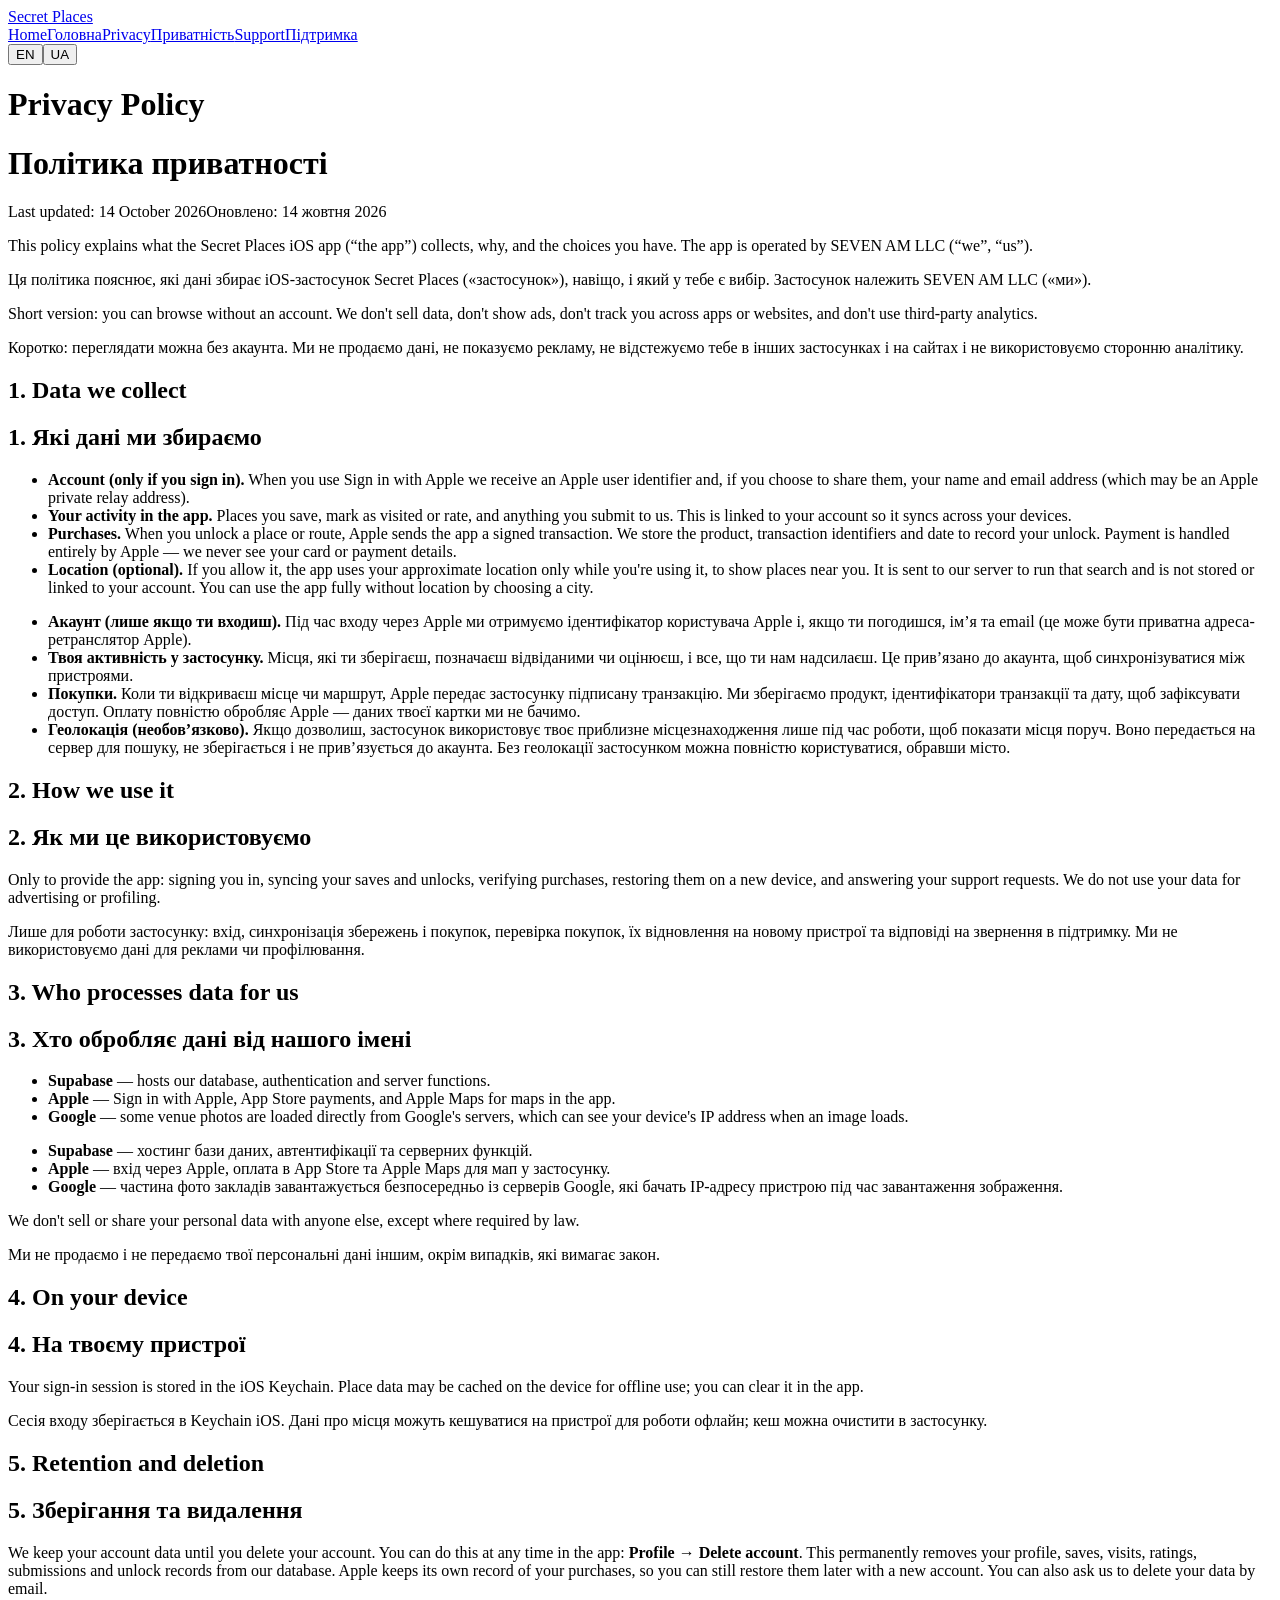
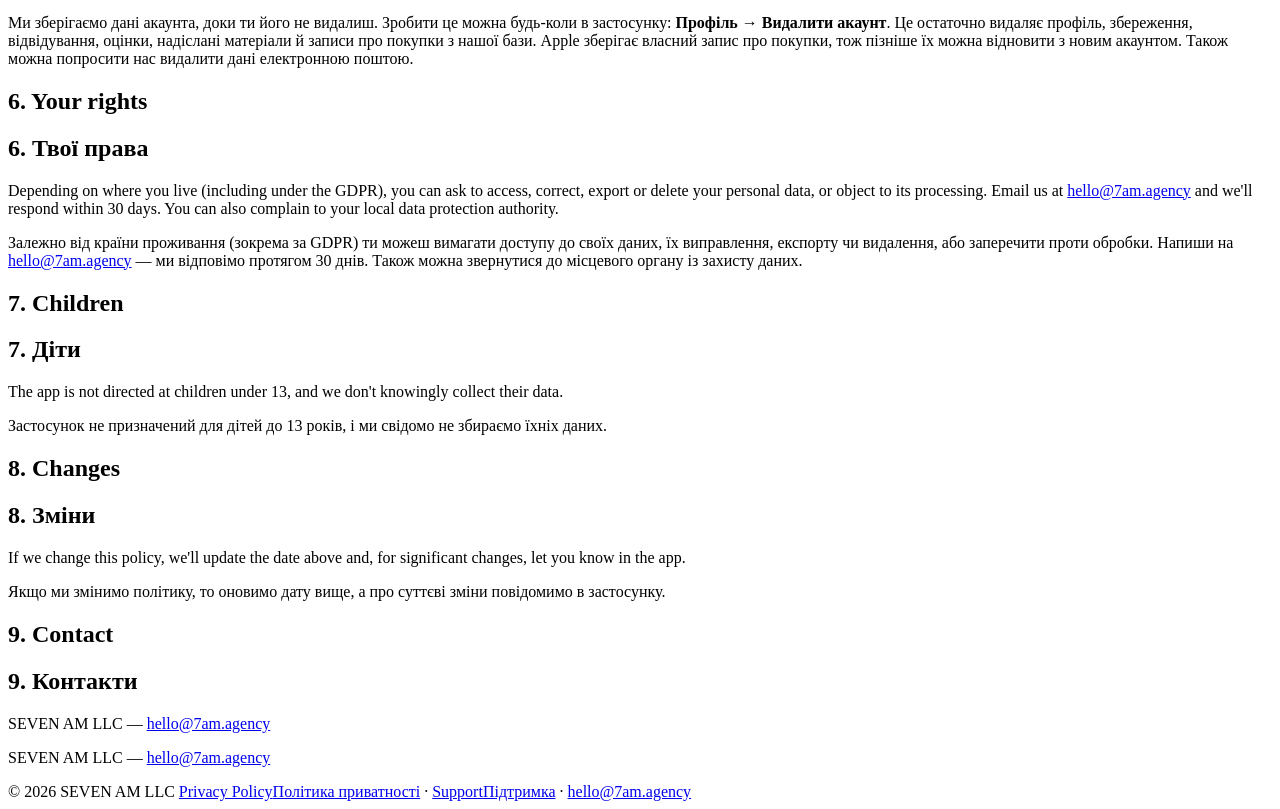
==== web/privacy/index.html @ 3cf2170a "Add Secret Places website: landing, privacy policy, support (EN/UA) Static bilingual site for secret" ====
<!doctype html>
<html lang="en">
<head>
<meta charset="utf-8">
<meta name="viewport" content="width=device-width, initial-scale=1">
<title>Privacy Policy — Secret Places</title>
<meta name="title-en" content="Privacy Policy — Secret Places">
<meta name="title-uk" content="Політика приватності — Secret Places">
<meta name="description" content="How the Secret Places app handles your data.">
<meta name="theme-color" content="#121217">
<link rel="icon" href="/favicon.png">
<link rel="apple-touch-icon" href="/icon-180.png">
<link rel="stylesheet" href="/style.css">
<script src="/lang.js"></script>
</head>
<body>
<header class="top"><div class="wrap">
  <a class="brand" href="/"><img src="/icon-180.png" alt=""><span>Secret Places</span></a>
  <nav class="links"><a href="/"><span lang="en">Home</span><span lang="uk">Головна</span></a><a href="/privacy" aria-current="page"><span lang="en">Privacy</span><span lang="uk">Приватність</span></a><a href="/support"><span lang="en">Support</span><span lang="uk">Підтримка</span></a></nav>
  <div class="lang" role="group" aria-label="Language"><button data-lang="en" aria-pressed="true">EN</button><button data-lang="uk" aria-pressed="false">UA</button></div>
</div></header>
<main class="wrap doc">
<h1 lang="en">Privacy Policy</h1><h1 lang="uk">Політика приватності</h1>
<p class="meta"><span lang="en">Last updated: 14 October 2026</span><span lang="uk">Оновлено: 14 жовтня 2026</span></p>
<p lang="en">This policy explains what the Secret Places iOS app (“the app”) collects, why, and the choices you have. The app is operated by SEVEN AM LLC (“we”, “us”).</p><p lang="uk">Ця політика пояснює, які дані збирає iOS-застосунок Secret Places («застосунок»), навіщо, і який у тебе є вибір. Застосунок належить SEVEN AM LLC («ми»).</p>
<div class="callout"><p lang="en">Short version: you can browse without an account. We don't sell data, don't show ads, don't track you across apps or websites, and don't use third-party analytics.</p><p lang="uk">Коротко: переглядати можна без акаунта. Ми не продаємо дані, не показуємо рекламу, не відстежуємо тебе в інших застосунках і на сайтах і не використовуємо сторонню аналітику.</p></div>

<h2 lang="en">1. Data we collect</h2><h2 lang="uk">1. Які дані ми збираємо</h2>
<ul lang="en"><li><b>Account (only if you sign in).</b> When you use Sign in with Apple we receive an Apple user identifier and, if you choose to share them, your name and email address (which may be an Apple private relay address).</li><li><b>Your activity in the app.</b> Places you save, mark as visited or rate, and anything you submit to us. This is linked to your account so it syncs across your devices.</li><li><b>Purchases.</b> When you unlock a place or route, Apple sends the app a signed transaction. We store the product, transaction identifiers and date to record your unlock. Payment is handled entirely by Apple — we never see your card or payment details.</li><li><b>Location (optional).</b> If you allow it, the app uses your approximate location only while you're using it, to show places near you. It is sent to our server to run that search and is not stored or linked to your account. You can use the app fully without location by choosing a city.</li></ul><ul lang="uk"><li><b>Акаунт (лише якщо ти входиш).</b> Під час входу через Apple ми отримуємо ідентифікатор користувача Apple і, якщо ти погодишся, ім’я та email (це може бути приватна адреса-ретранслятор Apple).</li><li><b>Твоя активність у застосунку.</b> Місця, які ти зберігаєш, позначаєш відвіданими чи оцінюєш, і все, що ти нам надсилаєш. Це прив’язано до акаунта, щоб синхронізуватися між пристроями.</li><li><b>Покупки.</b> Коли ти відкриваєш місце чи маршрут, Apple передає застосунку підписану транзакцію. Ми зберігаємо продукт, ідентифікатори транзакції та дату, щоб зафіксувати доступ. Оплату повністю обробляє Apple — даних твоєї картки ми не бачимо.</li><li><b>Геолокація (необов’язково).</b> Якщо дозволиш, застосунок використовує твоє приблизне місцезнаходження лише під час роботи, щоб показати місця поруч. Воно передається на сервер для пошуку, не зберігається і не прив’язується до акаунта. Без геолокації застосунком можна повністю користуватися, обравши місто.</li></ul>

<h2 lang="en">2. How we use it</h2><h2 lang="uk">2. Як ми це використовуємо</h2>
<p lang="en">Only to provide the app: signing you in, syncing your saves and unlocks, verifying purchases, restoring them on a new device, and answering your support requests. We do not use your data for advertising or profiling.</p><p lang="uk">Лише для роботи застосунку: вхід, синхронізація збережень і покупок, перевірка покупок, їх відновлення на новому пристрої та відповіді на звернення в підтримку. Ми не використовуємо дані для реклами чи профілювання.</p>

<h2 lang="en">3. Who processes data for us</h2><h2 lang="uk">3. Хто обробляє дані від нашого імені</h2>
<ul lang="en"><li><b>Supabase</b> — hosts our database, authentication and server functions.</li><li><b>Apple</b> — Sign in with Apple, App Store payments, and Apple Maps for maps in the app.</li><li><b>Google</b> — some venue photos are loaded directly from Google's servers, which can see your device's IP address when an image loads.</li></ul><ul lang="uk"><li><b>Supabase</b> — хостинг бази даних, автентифікації та серверних функцій.</li><li><b>Apple</b> — вхід через Apple, оплата в App Store та Apple Maps для мап у застосунку.</li><li><b>Google</b> — частина фото закладів завантажується безпосередньо із серверів Google, які бачать IP-адресу пристрою під час завантаження зображення.</li></ul>
<p lang="en">We don't sell or share your personal data with anyone else, except where required by law.</p><p lang="uk">Ми не продаємо і не передаємо твої персональні дані іншим, окрім випадків, які вимагає закон.</p>

<h2 lang="en">4. On your device</h2><h2 lang="uk">4. На твоєму пристрої</h2>
<p lang="en">Your sign-in session is stored in the iOS Keychain. Place data may be cached on the device for offline use; you can clear it in the app.</p><p lang="uk">Сесія входу зберігається в Keychain iOS. Дані про місця можуть кешуватися на пристрої для роботи офлайн; кеш можна очистити в застосунку.</p>

<h2 lang="en">5. Retention and deletion</h2><h2 lang="uk">5. Зберігання та видалення</h2>
<p lang="en">We keep your account data until you delete your account. You can do this at any time in the app: <b>Profile → Delete account</b>. This permanently removes your profile, saves, visits, ratings, submissions and unlock records from our database. Apple keeps its own record of your purchases, so you can still restore them later with a new account. You can also ask us to delete your data by email.</p><p lang="uk">Ми зберігаємо дані акаунта, доки ти його не видалиш. Зробити це можна будь-коли в застосунку: <b>Профіль → Видалити акаунт</b>. Це остаточно видаляє профіль, збереження, відвідування, оцінки, надіслані матеріали й записи про покупки з нашої бази. Apple зберігає власний запис про покупки, тож пізніше їх можна відновити з новим акаунтом. Також можна попросити нас видалити дані електронною поштою.</p>

<h2 lang="en">6. Your rights</h2><h2 lang="uk">6. Твої права</h2>
<p lang="en">Depending on where you live (including under the GDPR), you can ask to access, correct, export or delete your personal data, or object to its processing. Email us at <a href="mailto:hello@7am.agency">hello@7am.agency</a> and we'll respond within 30 days. You can also complain to your local data protection authority.</p><p lang="uk">Залежно від країни проживання (зокрема за GDPR) ти можеш вимагати доступу до своїх даних, їх виправлення, експорту чи видалення, або заперечити проти обробки. Напиши на <a href="mailto:hello@7am.agency">hello@7am.agency</a> — ми відповімо протягом 30 днів. Також можна звернутися до місцевого органу із захисту даних.</p>

<h2 lang="en">7. Children</h2><h2 lang="uk">7. Діти</h2>
<p lang="en">The app is not directed at children under 13, and we don't knowingly collect their data.</p><p lang="uk">Застосунок не призначений для дітей до 13 років, і ми свідомо не збираємо їхніх даних.</p>

<h2 lang="en">8. Changes</h2><h2 lang="uk">8. Зміни</h2>
<p lang="en">If we change this policy, we'll update the date above and, for significant changes, let you know in the app.</p><p lang="uk">Якщо ми змінимо політику, то оновимо дату вище, а про суттєві зміни повідомимо в застосунку.</p>

<h2 lang="en">9. Contact</h2><h2 lang="uk">9. Контакти</h2>
<p lang="en">SEVEN AM LLC — <a href="mailto:hello@7am.agency">hello@7am.agency</a></p><p lang="uk">SEVEN AM LLC — <a href="mailto:hello@7am.agency">hello@7am.agency</a></p>
</main>
<footer><div class="wrap">
  <span>© 2026 SEVEN AM LLC</span>
  <span><a href="/privacy"><span lang="en">Privacy Policy</span><span lang="uk">Політика приватності</span></a> · <a href="/support"><span lang="en">Support</span><span lang="uk">Підтримка</span></a> · <a href="mailto:hello@7am.agency">hello@7am.agency</a></span>
</div></footer>
</body>
</html>
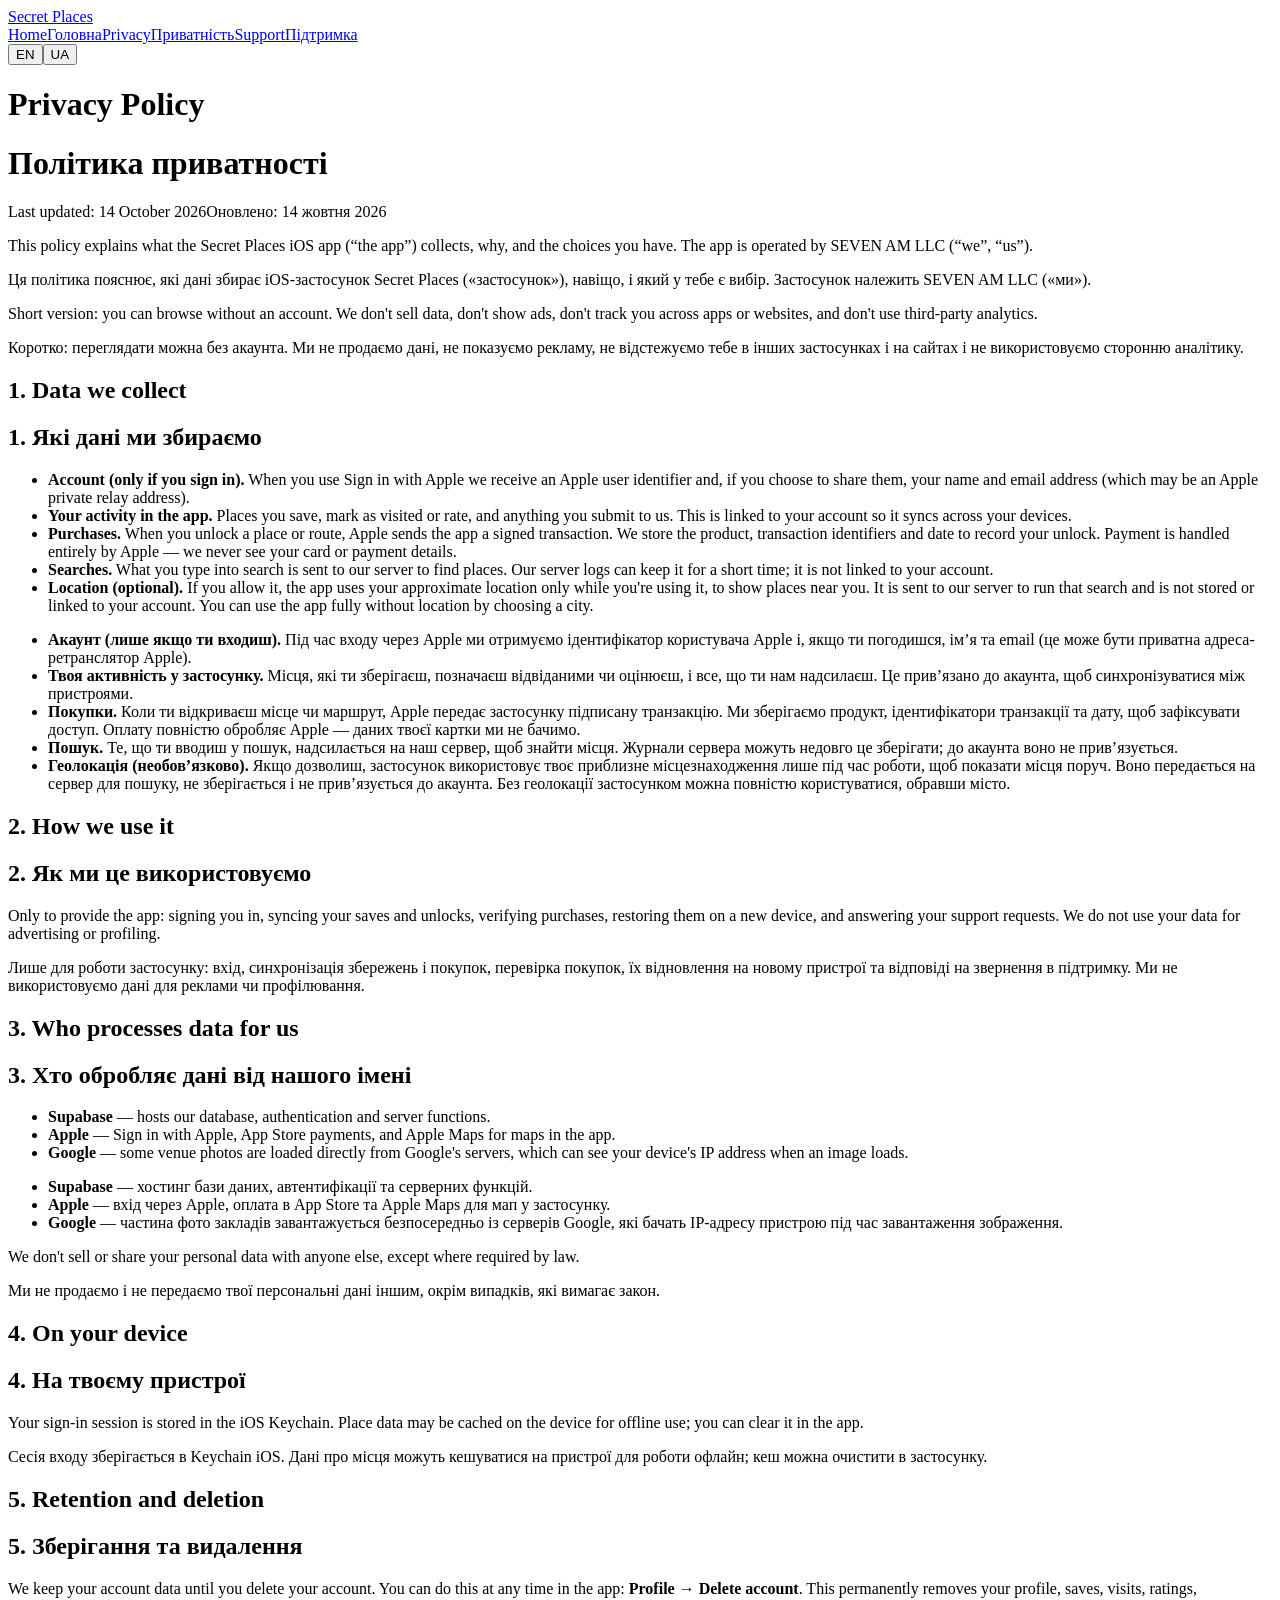
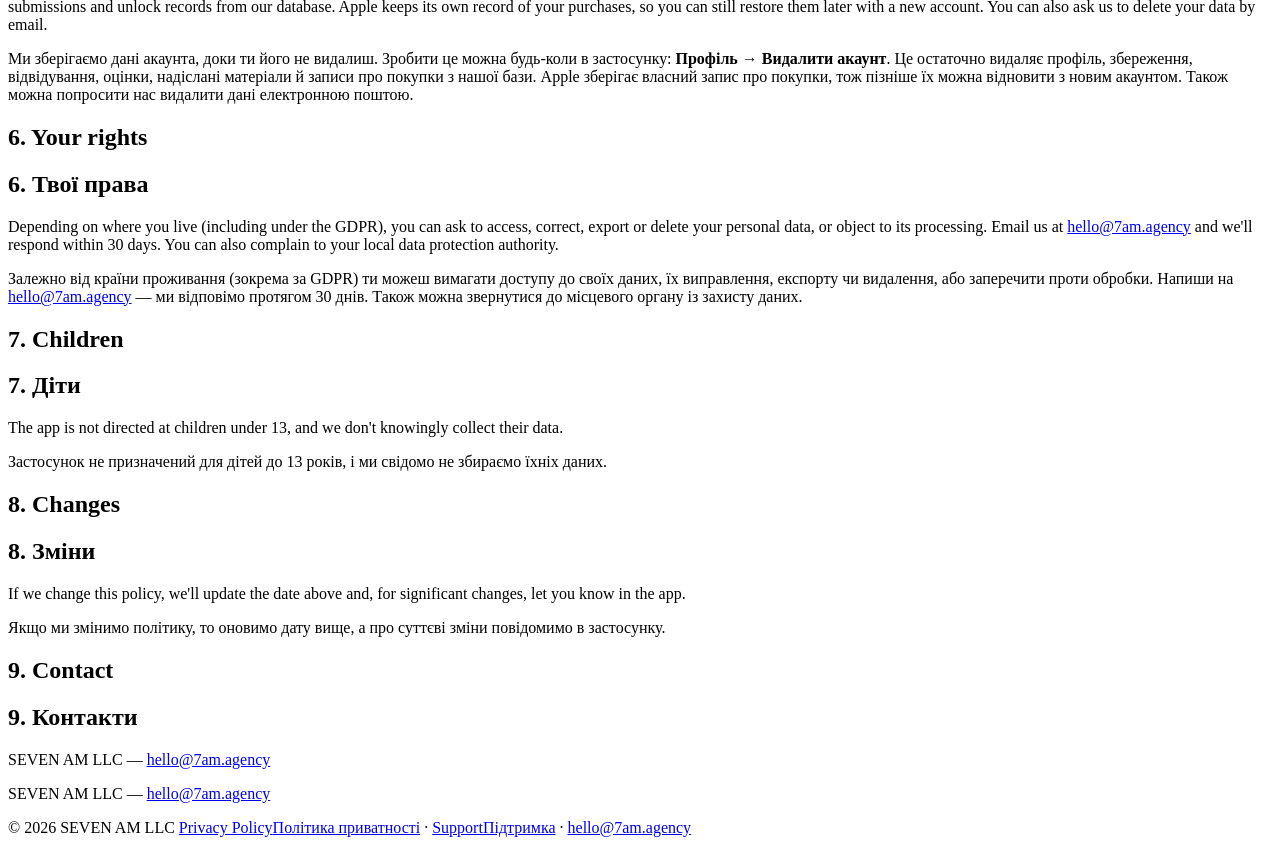
==== commit 74b8b92c: "Privacy: manifest matches the App Privacy label; policy covers searches - PrivacyInfo.xcprivacy: Use" ====
--- a/web/privacy/index.html
+++ b/web/privacy/index.html
@@ -26,7 +26,7 @@
 <div class="callout"><p lang="en">Short version: you can browse without an account. We don't sell data, don't show ads, don't track you across apps or websites, and don't use third-party analytics.</p><p lang="uk">Коротко: переглядати можна без акаунта. Ми не продаємо дані, не показуємо рекламу, не відстежуємо тебе в інших застосунках і на сайтах і не використовуємо сторонню аналітику.</p></div>
 
 <h2 lang="en">1. Data we collect</h2><h2 lang="uk">1. Які дані ми збираємо</h2>
-<ul lang="en"><li><b>Account (only if you sign in).</b> When you use Sign in with Apple we receive an Apple user identifier and, if you choose to share them, your name and email address (which may be an Apple private relay address).</li><li><b>Your activity in the app.</b> Places you save, mark as visited or rate, and anything you submit to us. This is linked to your account so it syncs across your devices.</li><li><b>Purchases.</b> When you unlock a place or route, Apple sends the app a signed transaction. We store the product, transaction identifiers and date to record your unlock. Payment is handled entirely by Apple — we never see your card or payment details.</li><li><b>Location (optional).</b> If you allow it, the app uses your approximate location only while you're using it, to show places near you. It is sent to our server to run that search and is not stored or linked to your account. You can use the app fully without location by choosing a city.</li></ul><ul lang="uk"><li><b>Акаунт (лише якщо ти входиш).</b> Під час входу через Apple ми отримуємо ідентифікатор користувача Apple і, якщо ти погодишся, ім’я та email (це може бути приватна адреса-ретранслятор Apple).</li><li><b>Твоя активність у застосунку.</b> Місця, які ти зберігаєш, позначаєш відвіданими чи оцінюєш, і все, що ти нам надсилаєш. Це прив’язано до акаунта, щоб синхронізуватися між пристроями.</li><li><b>Покупки.</b> Коли ти відкриваєш місце чи маршрут, Apple передає застосунку підписану транзакцію. Ми зберігаємо продукт, ідентифікатори транзакції та дату, щоб зафіксувати доступ. Оплату повністю обробляє Apple — даних твоєї картки ми не бачимо.</li><li><b>Геолокація (необов’язково).</b> Якщо дозволиш, застосунок використовує твоє приблизне місцезнаходження лише під час роботи, щоб показати місця поруч. Воно передається на сервер для пошуку, не зберігається і не прив’язується до акаунта. Без геолокації застосунком можна повністю користуватися, обравши місто.</li></ul>
+<ul lang="en"><li><b>Account (only if you sign in).</b> When you use Sign in with Apple we receive an Apple user identifier and, if you choose to share them, your name and email address (which may be an Apple private relay address).</li><li><b>Your activity in the app.</b> Places you save, mark as visited or rate, and anything you submit to us. This is linked to your account so it syncs across your devices.</li><li><b>Purchases.</b> When you unlock a place or route, Apple sends the app a signed transaction. We store the product, transaction identifiers and date to record your unlock. Payment is handled entirely by Apple — we never see your card or payment details.</li><li><b>Searches.</b> What you type into search is sent to our server to find places. Our server logs can keep it for a short time; it is not linked to your account.</li><li><b>Location (optional).</b> If you allow it, the app uses your approximate location only while you're using it, to show places near you. It is sent to our server to run that search and is not stored or linked to your account. You can use the app fully without location by choosing a city.</li></ul><ul lang="uk"><li><b>Акаунт (лише якщо ти входиш).</b> Під час входу через Apple ми отримуємо ідентифікатор користувача Apple і, якщо ти погодишся, ім’я та email (це може бути приватна адреса-ретранслятор Apple).</li><li><b>Твоя активність у застосунку.</b> Місця, які ти зберігаєш, позначаєш відвіданими чи оцінюєш, і все, що ти нам надсилаєш. Це прив’язано до акаунта, щоб синхронізуватися між пристроями.</li><li><b>Покупки.</b> Коли ти відкриваєш місце чи маршрут, Apple передає застосунку підписану транзакцію. Ми зберігаємо продукт, ідентифікатори транзакції та дату, щоб зафіксувати доступ. Оплату повністю обробляє Apple — даних твоєї картки ми не бачимо.</li><li><b>Пошук.</b> Те, що ти вводиш у пошук, надсилається на наш сервер, щоб знайти місця. Журнали сервера можуть недовго це зберігати; до акаунта воно не прив’язується.</li><li><b>Геолокація (необов’язково).</b> Якщо дозволиш, застосунок використовує твоє приблизне місцезнаходження лише під час роботи, щоб показати місця поруч. Воно передається на сервер для пошуку, не зберігається і не прив’язується до акаунта. Без геолокації застосунком можна повністю користуватися, обравши місто.</li></ul>
 
 <h2 lang="en">2. How we use it</h2><h2 lang="uk">2. Як ми це використовуємо</h2>
 <p lang="en">Only to provide the app: signing you in, syncing your saves and unlocks, verifying purchases, restoring them on a new device, and answering your support requests. We do not use your data for advertising or profiling.</p><p lang="uk">Лише для роботи застосунку: вхід, синхронізація збережень і покупок, перевірка покупок, їх відновлення на новому пристрої та відповіді на звернення в підтримку. Ми не використовуємо дані для реклами чи профілювання.</p>
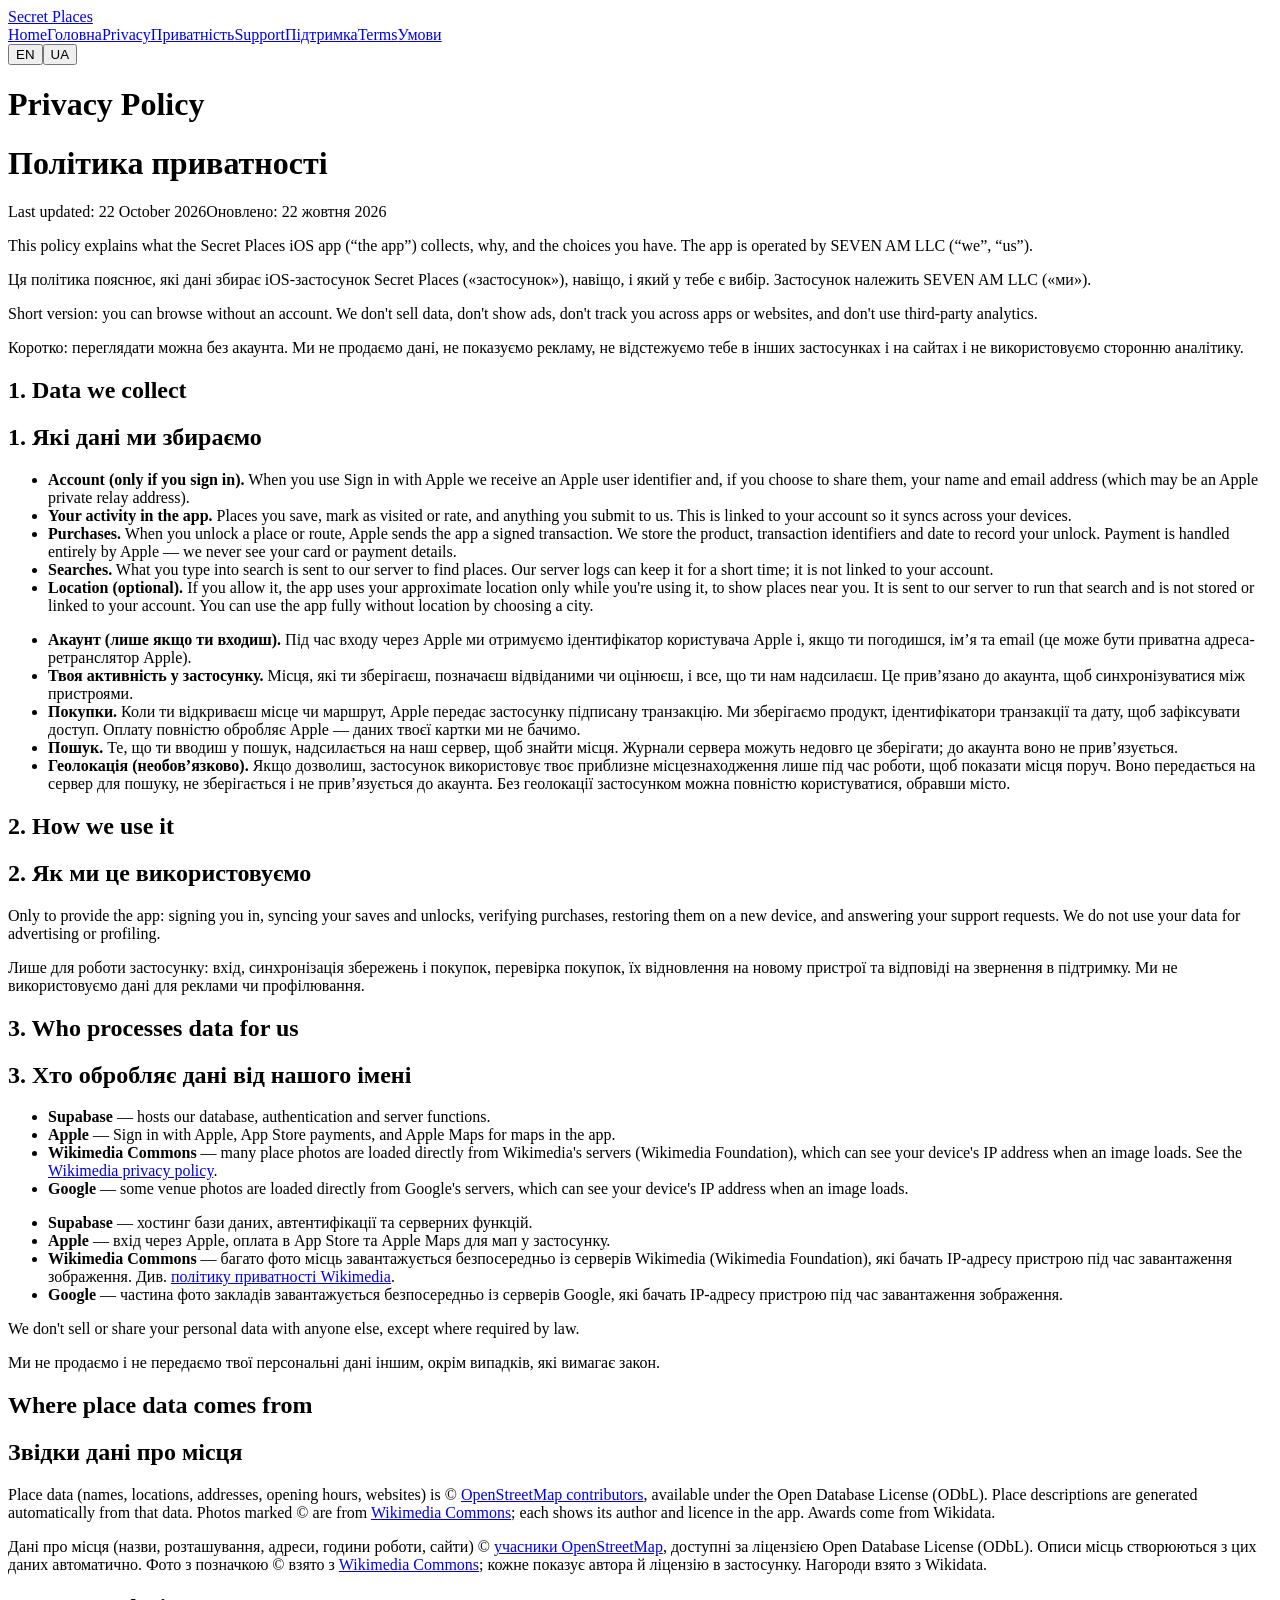
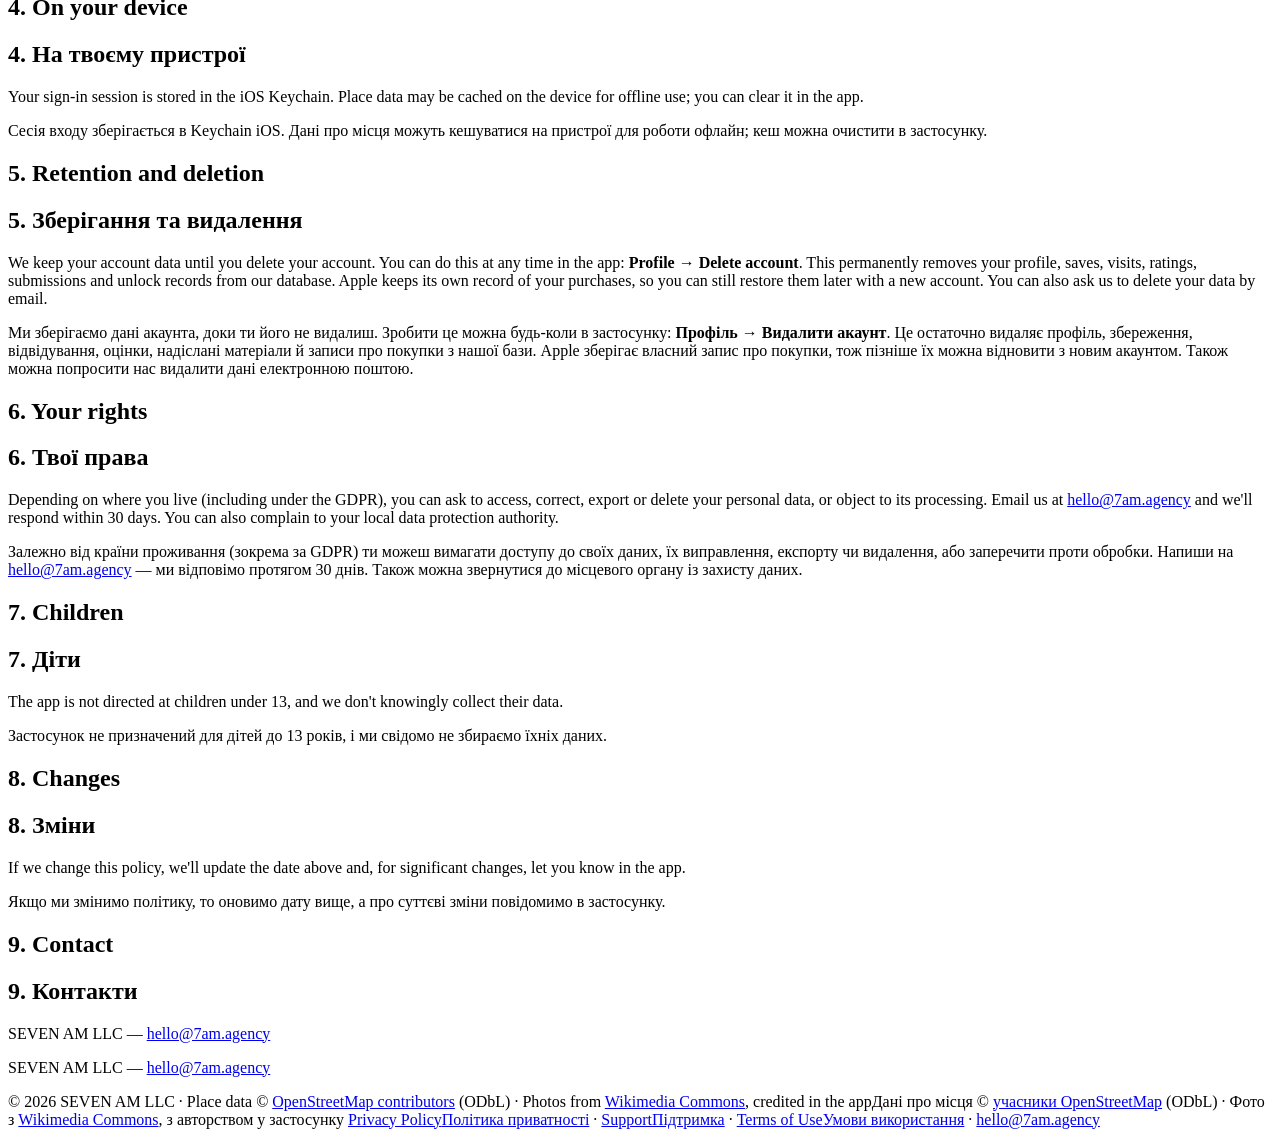
==== commit 71d3f8c3: "web: honest landing — open map data, attribution, terms page, pause note - Drop "curated by locals"," ====
--- a/web/privacy/index.html
+++ b/web/privacy/index.html
@@ -16,12 +16,12 @@
 <body>
 <header class="top"><div class="wrap">
   <a class="brand" href="/"><img src="/icon-180.png" alt=""><span>Secret Places</span></a>
-  <nav class="links"><a href="/"><span lang="en">Home</span><span lang="uk">Головна</span></a><a href="/privacy" aria-current="page"><span lang="en">Privacy</span><span lang="uk">Приватність</span></a><a href="/support"><span lang="en">Support</span><span lang="uk">Підтримка</span></a></nav>
+  <nav class="links"><a href="/"><span lang="en">Home</span><span lang="uk">Головна</span></a><a href="/privacy" aria-current="page"><span lang="en">Privacy</span><span lang="uk">Приватність</span></a><a href="/support"><span lang="en">Support</span><span lang="uk">Підтримка</span></a><a href="/terms"><span lang="en">Terms</span><span lang="uk">Умови</span></a></nav>
   <div class="lang" role="group" aria-label="Language"><button data-lang="en" aria-pressed="true">EN</button><button data-lang="uk" aria-pressed="false">UA</button></div>
 </div></header>
 <main class="wrap doc">
 <h1 lang="en">Privacy Policy</h1><h1 lang="uk">Політика приватності</h1>
-<p class="meta"><span lang="en">Last updated: 14 October 2026</span><span lang="uk">Оновлено: 14 жовтня 2026</span></p>
+<p class="meta"><span lang="en">Last updated: 22 October 2026</span><span lang="uk">Оновлено: 22 жовтня 2026</span></p>
 <p lang="en">This policy explains what the Secret Places iOS app (“the app”) collects, why, and the choices you have. The app is operated by SEVEN AM LLC (“we”, “us”).</p><p lang="uk">Ця політика пояснює, які дані збирає iOS-застосунок Secret Places («застосунок»), навіщо, і який у тебе є вибір. Застосунок належить SEVEN AM LLC («ми»).</p>
 <div class="callout"><p lang="en">Short version: you can browse without an account. We don't sell data, don't show ads, don't track you across apps or websites, and don't use third-party analytics.</p><p lang="uk">Коротко: переглядати можна без акаунта. Ми не продаємо дані, не показуємо рекламу, не відстежуємо тебе в інших застосунках і на сайтах і не використовуємо сторонню аналітику.</p></div>
 
@@ -32,8 +32,11 @@
 <p lang="en">Only to provide the app: signing you in, syncing your saves and unlocks, verifying purchases, restoring them on a new device, and answering your support requests. We do not use your data for advertising or profiling.</p><p lang="uk">Лише для роботи застосунку: вхід, синхронізація збережень і покупок, перевірка покупок, їх відновлення на новому пристрої та відповіді на звернення в підтримку. Ми не використовуємо дані для реклами чи профілювання.</p>
 
 <h2 lang="en">3. Who processes data for us</h2><h2 lang="uk">3. Хто обробляє дані від нашого імені</h2>
-<ul lang="en"><li><b>Supabase</b> — hosts our database, authentication and server functions.</li><li><b>Apple</b> — Sign in with Apple, App Store payments, and Apple Maps for maps in the app.</li><li><b>Google</b> — some venue photos are loaded directly from Google's servers, which can see your device's IP address when an image loads.</li></ul><ul lang="uk"><li><b>Supabase</b> — хостинг бази даних, автентифікації та серверних функцій.</li><li><b>Apple</b> — вхід через Apple, оплата в App Store та Apple Maps для мап у застосунку.</li><li><b>Google</b> — частина фото закладів завантажується безпосередньо із серверів Google, які бачать IP-адресу пристрою під час завантаження зображення.</li></ul>
+<ul lang="en"><li><b>Supabase</b> — hosts our database, authentication and server functions.</li><li><b>Apple</b> — Sign in with Apple, App Store payments, and Apple Maps for maps in the app.</li><li><b>Wikimedia Commons</b> — many place photos are loaded directly from Wikimedia's servers (Wikimedia Foundation), which can see your device's IP address when an image loads. See the <a href="https://foundation.wikimedia.org/wiki/Policy:Privacy_policy">Wikimedia privacy policy</a>.</li><li><b>Google</b> — some venue photos are loaded directly from Google's servers, which can see your device's IP address when an image loads.</li></ul><ul lang="uk"><li><b>Supabase</b> — хостинг бази даних, автентифікації та серверних функцій.</li><li><b>Apple</b> — вхід через Apple, оплата в App Store та Apple Maps для мап у застосунку.</li><li><b>Wikimedia Commons</b> — багато фото місць завантажується безпосередньо із серверів Wikimedia (Wikimedia Foundation), які бачать IP-адресу пристрою під час завантаження зображення. Див. <a href="https://foundation.wikimedia.org/wiki/Policy:Privacy_policy">політику приватності Wikimedia</a>.</li><li><b>Google</b> — частина фото закладів завантажується безпосередньо із серверів Google, які бачать IP-адресу пристрою під час завантаження зображення.</li></ul>
 <p lang="en">We don't sell or share your personal data with anyone else, except where required by law.</p><p lang="uk">Ми не продаємо і не передаємо твої персональні дані іншим, окрім випадків, які вимагає закон.</p>
+
+<h2 lang="en">Where place data comes from</h2><h2 lang="uk">Звідки дані про місця</h2>
+<p lang="en">Place data (names, locations, addresses, opening hours, websites) is © <a href="https://www.openstreetmap.org/copyright">OpenStreetMap contributors</a>, available under the Open Database License (ODbL). Place descriptions are generated automatically from that data. Photos marked © are from <a href="https://commons.wikimedia.org/">Wikimedia Commons</a>; each shows its author and licence in the app. Awards come from Wikidata.</p><p lang="uk">Дані про місця (назви, розташування, адреси, години роботи, сайти) © <a href="https://www.openstreetmap.org/copyright">учасники OpenStreetMap</a>, доступні за ліцензією Open Database License (ODbL). Описи місць створюються з цих даних автоматично. Фото з позначкою © взято з <a href="https://commons.wikimedia.org/">Wikimedia Commons</a>; кожне показує автора й ліцензію в застосунку. Нагороди взято з Wikidata.</p>
 
 <h2 lang="en">4. On your device</h2><h2 lang="uk">4. На твоєму пристрої</h2>
 <p lang="en">Your sign-in session is stored in the iOS Keychain. Place data may be cached on the device for offline use; you can clear it in the app.</p><p lang="uk">Сесія входу зберігається в Keychain iOS. Дані про місця можуть кешуватися на пристрої для роботи офлайн; кеш можна очистити в застосунку.</p>
@@ -54,8 +57,8 @@
 <p lang="en">SEVEN AM LLC — <a href="mailto:hello@7am.agency">hello@7am.agency</a></p><p lang="uk">SEVEN AM LLC — <a href="mailto:hello@7am.agency">hello@7am.agency</a></p>
 </main>
 <footer><div class="wrap">
-  <span>© 2026 SEVEN AM LLC</span>
-  <span><a href="/privacy"><span lang="en">Privacy Policy</span><span lang="uk">Політика приватності</span></a> · <a href="/support"><span lang="en">Support</span><span lang="uk">Підтримка</span></a> · <a href="mailto:hello@7am.agency">hello@7am.agency</a></span>
+  <span>© 2026 SEVEN AM LLC · <span lang="en">Place data © <a href="https://www.openstreetmap.org/copyright">OpenStreetMap contributors</a> (ODbL) · Photos from <a href="https://commons.wikimedia.org/">Wikimedia Commons</a>, credited in the app</span><span lang="uk">Дані про місця © <a href="https://www.openstreetmap.org/copyright">учасники OpenStreetMap</a> (ODbL) · Фото з <a href="https://commons.wikimedia.org/">Wikimedia Commons</a>, з авторством у застосунку</span></span>
+  <span><a href="/privacy"><span lang="en">Privacy Policy</span><span lang="uk">Політика приватності</span></a> · <a href="/support"><span lang="en">Support</span><span lang="uk">Підтримка</span></a> · <a href="/terms"><span lang="en">Terms of Use</span><span lang="uk">Умови використання</span></a> · <a href="mailto:hello@7am.agency">hello@7am.agency</a></span>
 </div></footer>
 </body>
 </html>
